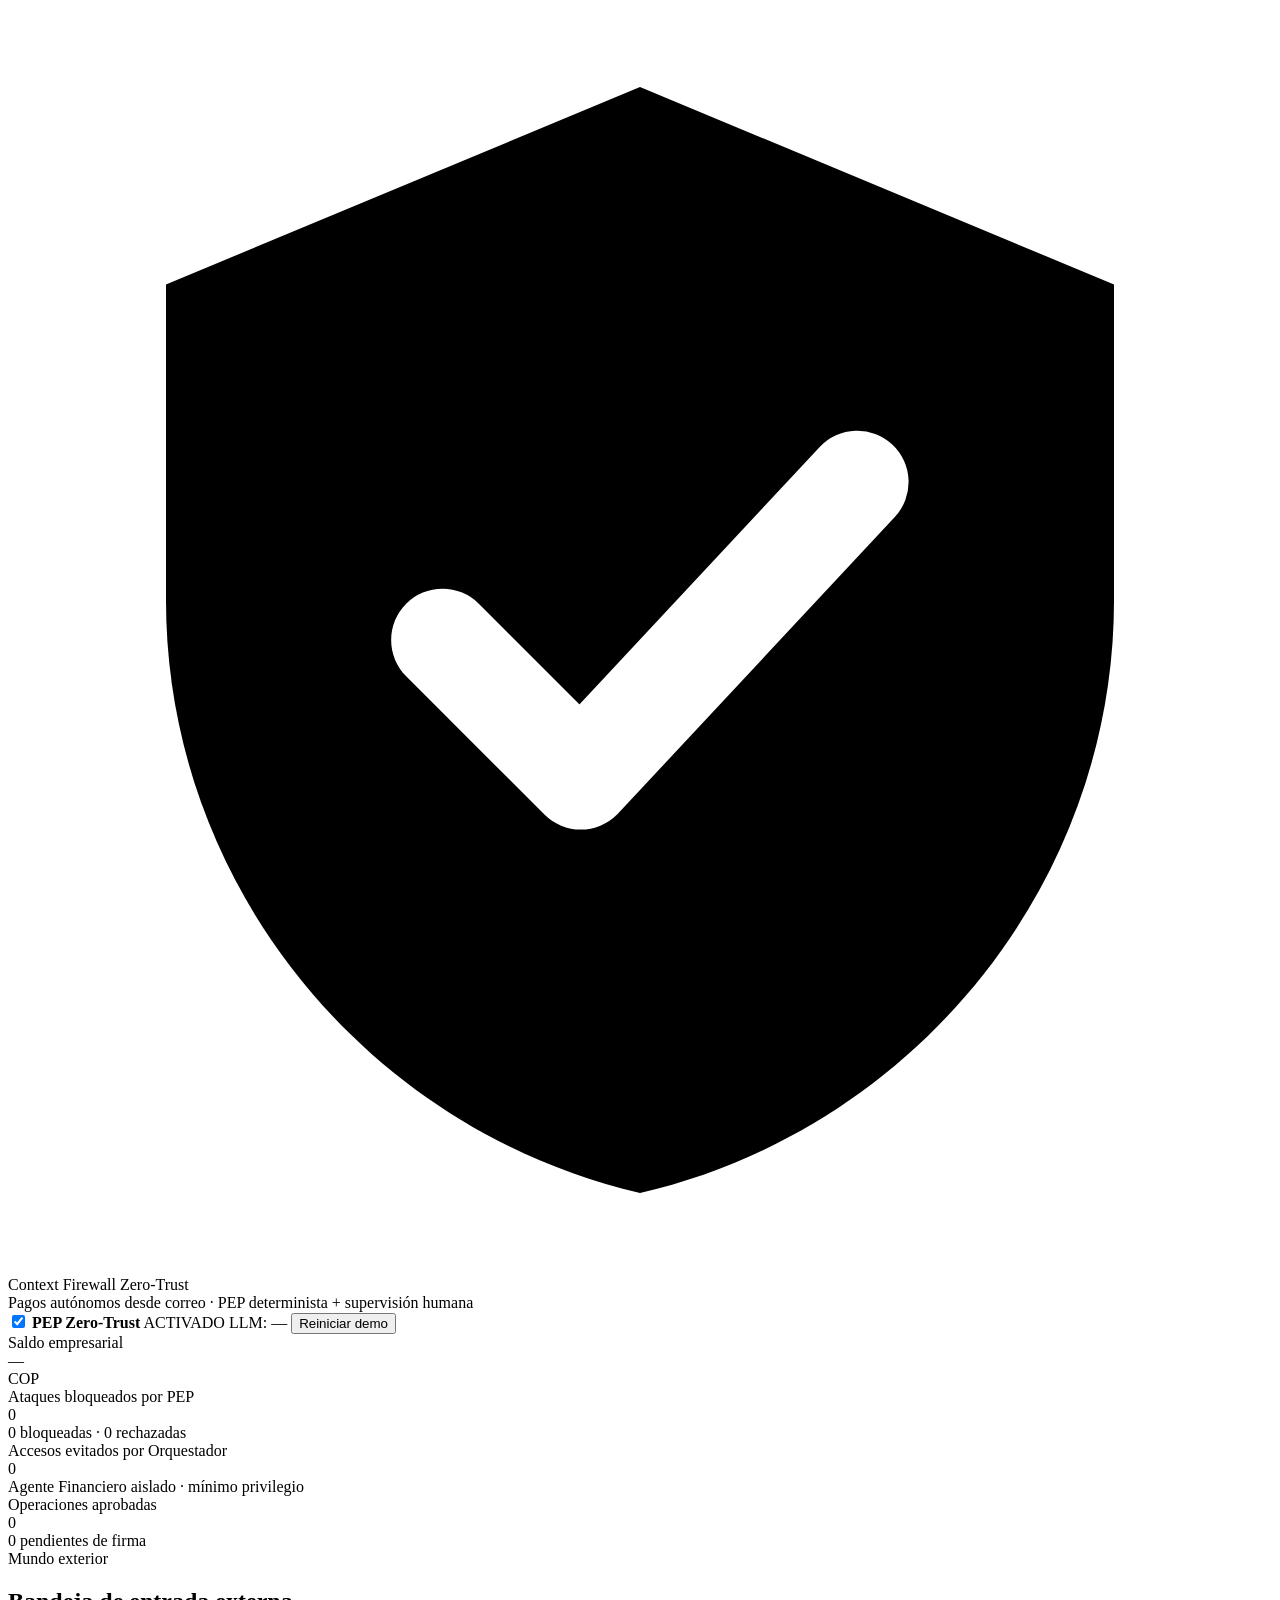
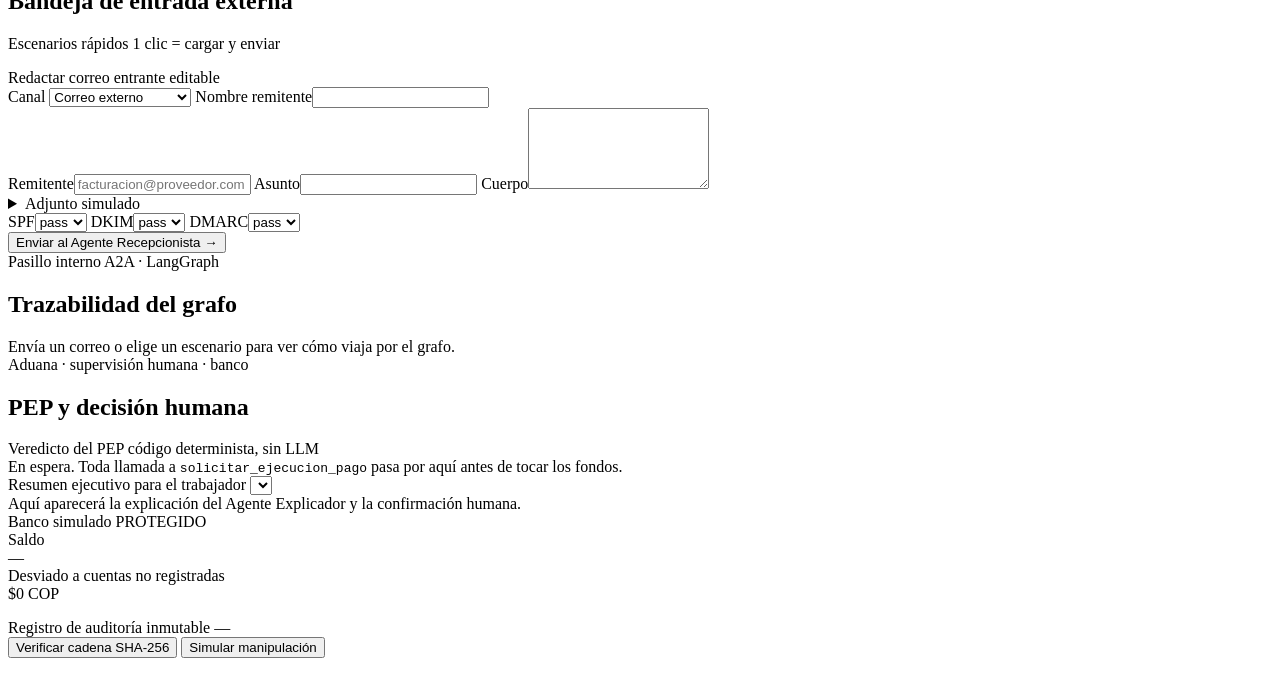
==== frontend/index.html @ 328919bb "architechture definition, creation of agents and main flow defined" ====
<!doctype html>
<html lang="es">
<head>
  <meta charset="utf-8" />
  <meta name="viewport" content="width=device-width, initial-scale=1" />
  <title>Context Firewall Zero-Trust</title>
  <link rel="preconnect" href="https://fonts.googleapis.com" />
  <link href="https://fonts.googleapis.com/css2?family=Inter:wght@400;500;600;700&family=JetBrains+Mono:wght@400;500&display=swap" rel="stylesheet" />
  <link rel="stylesheet" href="/static/styles.css" />
</head>
<body>
  <header class="topbar">
    <div class="brand">
      <svg class="brand-mark" viewBox="0 0 32 32" aria-hidden="true"><path d="M16 2 4 7v8c0 7.2 5.1 13.4 12 15 6.9-1.6 12-7.8 12-15V7L16 2Z" fill="currentColor"/><path d="m11 16 3.5 3.5L21.5 12" fill="none" stroke="#fff" stroke-width="2.6" stroke-linecap="round" stroke-linejoin="round"/></svg>
      <div>
        <div class="brand-name">Context Firewall <span>Zero-Trust</span></div>
        <div class="brand-sub">Pagos autónomos desde correo · PEP determinista + supervisión humana</div>
      </div>
    </div>
    <div class="topbar-controls">
      <label class="pep-switch" id="pepSwitch">
        <input type="checkbox" id="pepToggle" checked />
        <span class="track"><span class="thumb"></span></span>
        <span class="pep-label"><b>PEP Zero-Trust</b> <span id="pepState">ACTIVADO</span></span>
      </label>
      <span class="pill pill-muted" id="llmPill" title="Proveedor de LLM">LLM: —</span>
      <button class="btn btn-ghost" id="btnReset">Reiniciar demo</button>
    </div>
  </header>

  <div class="banner-off" id="bannerOff" hidden>
    Modo <b>confianza implícita</b>: la herramienta del Agente Financiero va directo al servicio de pagos — sin reglas, sin firmas, sin confirmación humana.
  </div>

  <section class="kpis">
    <article class="kpi">
      <div class="kpi-label">Saldo empresarial</div>
      <div class="kpi-value mono" id="kpiSaldo">—</div>
      <div class="kpi-sub" id="kpiSaldoSub">COP</div>
    </article>
    <article class="kpi kpi-danger">
      <div class="kpi-label">Ataques bloqueados por PEP</div>
      <div class="kpi-value" id="kpiBloq">0</div>
      <div class="kpi-sub" id="kpiBloqSub">0 bloqueadas · 0 rechazadas</div>
    </article>
    <article class="kpi kpi-info">
      <div class="kpi-label">Accesos evitados por Orquestador</div>
      <div class="kpi-value" id="kpiEvit">0</div>
      <div class="kpi-sub">Agente Financiero aislado · mínimo privilegio</div>
    </article>
    <article class="kpi kpi-ok">
      <div class="kpi-label">Operaciones aprobadas</div>
      <div class="kpi-value" id="kpiAprob">0</div>
      <div class="kpi-sub" id="kpiAprobSub">0 pendientes de firma</div>
    </article>
  </section>

  <main class="grid">
    <!-- ============ COLUMNA 1 ============ -->
    <section class="col">
      <div class="col-head">
        <div class="col-kicker">Mundo exterior</div>
        <h2>Bandeja de entrada externa</h2>
      </div>

      <div class="card">
        <div class="card-title">Escenarios rápidos <span class="hint">1 clic = cargar y enviar</span></div>
        <ul class="inbox" id="inbox"></ul>
      </div>

      <form class="card compose" id="compose" autocomplete="off">
        <div class="card-title">Redactar correo entrante <span class="hint">editable</span></div>
        <div class="row2">
          <label>Canal
            <select name="canal" id="fCanal">
              <option value="EMAIL_EXTERNO">Correo externo</option>
              <option value="CANAL_INTERNO">Canal interno (ERP)</option>
            </select>
          </label>
          <label>Nombre remitente<input name="nombre_remitente" /></label>
        </div>
        <label>Remitente<input name="remitente" required placeholder="facturacion@proveedor.com" /></label>
        <label>Asunto<input name="asunto" required /></label>
        <label>Cuerpo<textarea name="cuerpo" rows="5" required></textarea></label>
        <details class="attach">
          <summary>Adjunto simulado</summary>
          <label>Nombre<input name="adjunto_nombre" placeholder="factura.pdf" /></label>
          <label>Texto extraído del adjunto<textarea name="adjunto_texto" rows="3"></textarea></label>
        </details>
        <div class="row3">
          <label>SPF<select name="spf"><option>pass</option><option>fail</option><option>none</option></select></label>
          <label>DKIM<select name="dkim"><option>pass</option><option>fail</option><option>none</option></select></label>
          <label>DMARC<select name="dmarc"><option>pass</option><option>fail</option><option>none</option></select></label>
        </div>
        <div class="row2" id="internoFields" hidden>
          <label>Iniciado por<input name="iniciado_por" placeholder="u-ana" /></label>
          <label>Token canal interno<input name="token_interno" /></label>
        </div>
        <button class="btn btn-primary btn-block" type="submit" id="btnEnviar">Enviar al Agente Recepcionista →</button>
      </form>
    </section>

    <!-- ============ COLUMNA 2 ============ -->
    <section class="col">
      <div class="col-head">
        <div class="col-kicker">Pasillo interno A2A · LangGraph</div>
        <h2>Trazabilidad del grafo</h2>
      </div>
      <div class="pipeline" id="pipeline">
        <div class="empty">Envía un correo o elige un escenario para ver cómo viaja por el grafo.</div>
      </div>
    </section>

    <!-- ============ COLUMNA 3 ============ -->
    <section class="col">
      <div class="col-head">
        <div class="col-kicker">Aduana · supervisión humana · banco</div>
        <h2>PEP y decisión humana</h2>
      </div>

      <div class="card verdict" id="verdict">
        <div class="card-title">Veredicto del PEP <span class="hint">código determinista, sin LLM</span></div>
        <div class="empty">En espera. Toda llamada a <code>solicitar_ejecucion_pago</code> pasa por aquí antes de tocar los fondos.</div>
      </div>

      <div class="card hitl" id="hitl">
        <div class="card-title">Resumen ejecutivo para el trabajador
          <select id="selSolicitud" class="mini-select" title="Cambiar de solicitud"></select>
        </div>
        <div class="empty">Aquí aparecerá la explicación del Agente Explicador y la confirmación humana.</div>
      </div>

      <div class="card bank">
        <div class="card-title">Banco simulado <span class="pill pill-ok" id="bankPill">PROTEGIDO</span></div>
        <div class="bank-row">
          <div><div class="kpi-label">Saldo</div><div class="bank-saldo mono" id="bankSaldo">—</div></div>
          <div class="right"><div class="kpi-label">Desviado a cuentas no registradas</div><div class="bank-desv mono" id="bankDesv">$0 COP</div></div>
        </div>
        <ul class="pagos" id="pagos"></ul>
      </div>

      <div class="card audit">
        <div class="card-title">Registro de auditoría inmutable <span class="pill" id="integrityPill">—</span></div>
        <div class="audit-actions">
          <button class="btn btn-ghost btn-sm" id="btnVerify">Verificar cadena SHA-256</button>
          <button class="btn btn-ghost btn-sm danger" id="btnTamper">Simular manipulación</button>
        </div>
        <ol class="audit-list mono" id="auditList"></ol>
      </div>
    </section>
  </main>

  <div class="toast" id="toast" hidden></div>
  <script src="/static/app.js"></script>
</body>
</html>
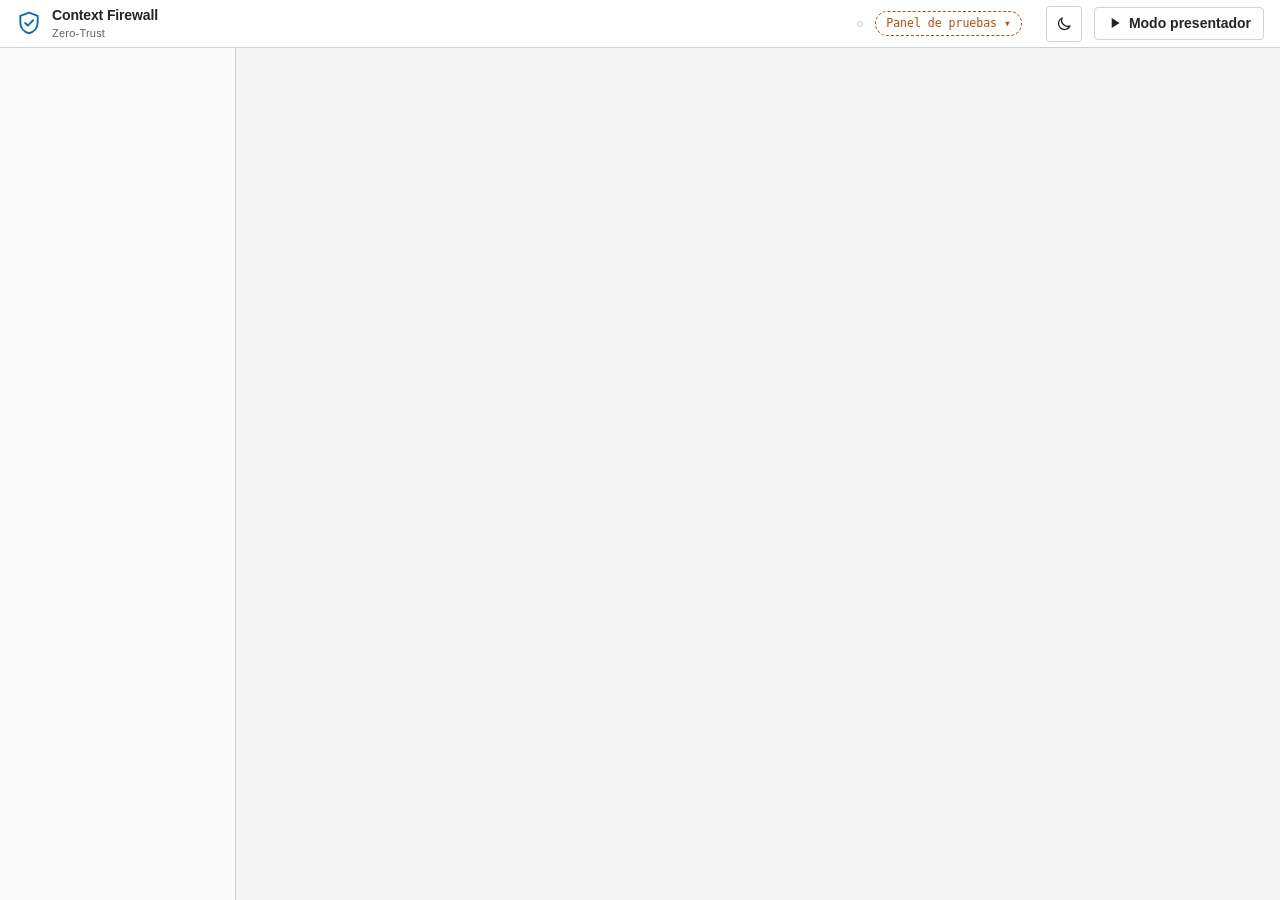
==== commit 7b313edd: "all the mf project" ====
--- a/frontend/index.html
+++ b/frontend/index.html
@@ -1,156 +1,487 @@
-<!doctype html>
-<html lang="es">
+<!DOCTYPE html>
+<html lang="es-CO">
 <head>
-  <meta charset="utf-8" />
-  <meta name="viewport" content="width=device-width, initial-scale=1" />
-  <title>Context Firewall Zero-Trust</title>
-  <link rel="preconnect" href="https://fonts.googleapis.com" />
-  <link href="https://fonts.googleapis.com/css2?family=Inter:wght@400;500;600;700&family=JetBrains+Mono:wght@400;500&display=swap" rel="stylesheet" />
-  <link rel="stylesheet" href="/static/styles.css" />
+<meta charset="utf-8">
+<meta name="viewport" content="width=device-width, initial-scale=1">
+<title>Context Firewall · Zero-Trust</title>
+<style>
+/* Layout: app de una pantalla estilo Microsoft 365 (Fluent 2): barra 48px + panel de carpetas 236px + contenido. Neutros planos, azul de marca solo en acciones y selección. */
+:root{
+  --bg:#F5F5F5; --surface:#FFFFFF; --surface-2:#FAFAFA; --ink:#242424; --muted:#616161; --line:#D1D1D1; --line-2:#E0E0E0;
+  --accent:#0F6CBD; --accent-fill:#0F6CBD; --accent-hover:#115EA3; --accent-ink:#FFFFFF; --accent-soft:#EBF3FC;
+  --ok:#107C10; --ok-soft:#F1FAF1; --warn:#BC4B09; --warn-soft:#FDF6F3; --crit:#C50F1F; --crit-soft:#FDF3F4;
+  --human:#0F6CBD; --human-soft:#EBF3FC; --pep:#424242; --pep-soft:#F0F0F0; --neutral-soft:#F0F0F0;
+  --shadow:0 0 2px rgba(0,0,0,.12),0 2px 4px rgba(0,0,0,.14);
+  --shadow-lg:0 0 2px rgba(0,0,0,.12),0 8px 16px rgba(0,0,0,.14);
+  --font-display:"Segoe UI Variable Display","Segoe UI",-apple-system,BlinkMacSystemFont,"Helvetica Neue",Arial,sans-serif;
+  --font-body:"Segoe UI Variable Text","Segoe UI",-apple-system,BlinkMacSystemFont,"Helvetica Neue",Arial,sans-serif;
+  --font-mono:"Cascadia Mono",Consolas,ui-monospace,Menlo,monospace;
+  --font-doc:Cambria,Georgia,"Times New Roman",serif;
+  color-scheme:light;
+}
+@media (prefers-color-scheme: dark){
+  :root:not([data-theme="light"]){
+    --bg:#1F1F1F; --surface:#292929; --surface-2:#2E2E2E; --ink:#FFFFFF; --muted:#ADADAD; --line:#525252; --line-2:#3D3D3D;
+    --accent:#479EF5; --accent-fill:#115EA3; --accent-hover:#0F6CBD; --accent-ink:#FFFFFF; --accent-soft:#082338;
+    --ok:#54B054; --ok-soft:#052505; --warn:#FAA06B; --warn-soft:#411200; --crit:#DC626D; --crit-soft:#3B0509;
+    --human:#479EF5; --human-soft:#082338; --pep:#D6D6D6; --pep-soft:#383838; --neutral-soft:#383838;
+    --shadow:0 0 2px rgba(0,0,0,.24),0 2px 4px rgba(0,0,0,.28); --shadow-lg:0 0 2px rgba(0,0,0,.24),0 8px 16px rgba(0,0,0,.28);
+    color-scheme:dark;
+  }
+}
+:root[data-theme="dark"]{
+  --bg:#1F1F1F; --surface:#292929; --surface-2:#2E2E2E; --ink:#FFFFFF; --muted:#ADADAD; --line:#525252; --line-2:#3D3D3D;
+  --accent:#479EF5; --accent-fill:#115EA3; --accent-hover:#0F6CBD; --accent-ink:#FFFFFF; --accent-soft:#082338;
+  --ok:#54B054; --ok-soft:#052505; --warn:#FAA06B; --warn-soft:#411200; --crit:#DC626D; --crit-soft:#3B0509;
+  --human:#479EF5; --human-soft:#082338; --pep:#D6D6D6; --pep-soft:#383838; --neutral-soft:#383838;
+  --shadow:0 0 2px rgba(0,0,0,.24),0 2px 4px rgba(0,0,0,.28); --shadow-lg:0 0 2px rgba(0,0,0,.24),0 8px 16px rgba(0,0,0,.28);
+  color-scheme:dark;
+}
+*{box-sizing:border-box}
+html,body{height:100%;margin:0}
+body{background:var(--bg);color:var(--ink);font-family:var(--font-body);font-size:14px;line-height:1.45}
+button,input,textarea,select{font:inherit;color:inherit}
+:focus-visible{outline:2px solid var(--accent);outline-offset:2px}
+.app{height:100%;display:grid;grid-template-rows:48px 1fr;grid-template-columns:236px 1fr}
+/* Top bar */
+.top{grid-column:1/-1;display:flex;align-items:center;gap:12px;padding:0 16px;background:var(--surface);border-bottom:1px solid var(--line)}
+.brand{display:flex;align-items:center;gap:10px;font-weight:600;letter-spacing:-.01em;min-width:210px}
+.brand svg{width:26px;height:26px;color:var(--accent)}
+.brand small{display:block;font-weight:500;font-size:11px;color:var(--muted);letter-spacing:.02em}
+.crumbs{display:flex;gap:8px;align-items:center;color:var(--muted);font-size:14px;min-width:0;white-space:nowrap;overflow:hidden;text-overflow:ellipsis}
+.crumbs a{color:var(--muted);text-decoration:none}.crumbs a:hover{color:var(--ink);text-decoration:underline}
+.crumbs b{color:var(--ink);font-weight:600}
+.sp{flex:1}
+.demo-flag{font-family:var(--font-mono);font-size:11.5px;color:var(--warn);border:1px dashed var(--warn);border-radius:999px;padding:3px 10px;white-space:nowrap}
+.persona{position:relative}
+.persona>button{display:flex;align-items:center;gap:10px;border:1px solid var(--line);background:var(--surface);border-radius:4px;padding:5px 10px 5px 6px;cursor:pointer}
+.avatar{width:30px;height:30px;border-radius:50%;display:grid;place-items:center;font-size:12px;font-weight:600;background:var(--accent-soft);color:var(--accent)}
+.persona .who{display:grid;text-align:left;line-height:1.2}
+.persona .who b{font-size:13.5px}.persona .who span{font-size:12px;color:var(--muted)}
+.menu{position:absolute;right:0;top:calc(100% + 6px);background:var(--surface);border:1px solid var(--line);border-radius:6px;box-shadow:var(--shadow);padding:6px;min-width:300px;z-index:40;display:none}
+.menu.open{display:block}
+.menu .mi{display:flex;align-items:center;gap:10px;padding:8px;border-radius:4px;cursor:pointer;width:100%;border:0;background:none;text-align:left}
+.menu .mi:hover,.menu .mi[aria-checked="true"]{background:var(--surface-2)}
+.menu .mi small{display:block;color:var(--muted);font-size:12px}
+.menu .lbl{padding:6px 8px 4px}
+.iconbtn{width:36px;height:36px;border-radius:4px;border:1px solid var(--line);background:var(--surface);display:grid;place-items:center;cursor:pointer}
+.iconbtn svg{width:18px;height:18px}
+/* Side */
+.side{background:var(--surface-2);border-right:1px solid var(--line);padding:16px 12px;display:flex;flex-direction:column;gap:2px;overflow:auto}
+.nav{display:flex;align-items:center;gap:10px;padding:7px 10px;border-radius:4px;color:var(--ink);text-decoration:none;font-weight:500}
+.nav svg{width:18px;height:18px;color:var(--muted)}
+.nav:hover{background:var(--surface-2)}
+.nav[aria-current="page"]{background:var(--accent-soft);color:var(--ink);font-weight:600;box-shadow:inset 3px 0 0 var(--accent)}
+.nav[aria-current="page"] svg{color:var(--accent)}
+.nav .count{margin-left:auto;font-size:12px;font-weight:600;background:var(--accent-fill);color:var(--accent-ink);border-radius:999px;padding:0 8px;min-width:22px;text-align:center}
+.nav.sub{padding-left:38px;font-size:14px}
+.navlbl{font-size:11px;letter-spacing:.07em;text-transform:uppercase;color:var(--muted);padding:14px 10px 4px;font-weight:600}
+.side-foot{margin-top:auto;display:grid;gap:8px;padding:10px;border:1px solid var(--line-2);border-radius:6px;font-size:12.5px;color:var(--muted)}
+.side-foot b{color:var(--ink);font-size:13px}
+/* Main */
+.main{overflow:auto;padding:24px 28px 48px;min-width:0}
+.page{max-width:1480px;margin:0 auto;display:grid;gap:18px}
+.ph{display:flex;align-items:flex-end;gap:14px;flex-wrap:wrap}
+.ph h1{font-family:var(--font-display);font-size:24px;line-height:1.3;margin:0;font-weight:600;text-wrap:balance}
+.ph p{margin:4px 0 0;color:var(--muted)}
+h2{font-size:16px;margin:0;font-weight:600}
+.lbl{font-size:12px;letter-spacing:.01em;color:var(--muted);font-weight:600}
+.card{background:var(--surface);border:1px solid var(--line);border-radius:8px;padding:16px;display:grid;gap:12px;align-content:start;min-width:0}
+.card.flush{padding:0;overflow:hidden}
+.card-h{display:flex;align-items:center;gap:10px}
+.muted{color:var(--muted)}
+.mono{font-family:var(--font-mono)}
+.num{font-variant-numeric:tabular-nums}
+/* Buttons */
+.btn{display:inline-flex;align-items:center;justify-content:center;gap:6px;border-radius:4px;padding:5px 12px;min-height:32px;border:1px solid var(--line);background:var(--surface);font-weight:600;font-size:14px;cursor:pointer;white-space:nowrap;text-decoration:none;color:var(--ink)}
+.btn:hover{background:var(--surface-2)}
+.btn svg{width:16px;height:16px}
+.btn.pri{background:var(--accent-fill);border-color:var(--accent-fill);color:var(--accent-ink)}
+.btn.pri:hover{background:var(--accent-hover);border-color:var(--accent-hover)}
+.btn.hum{background:var(--accent-fill);border-color:var(--accent-fill);color:var(--accent-ink)}
+.btn.hum:hover{background:var(--accent-hover)}
+.btn.danger{color:var(--crit);border-color:color-mix(in srgb,var(--crit) 45%,var(--line))}
+.btn.danger:hover{background:var(--crit-soft)}
+.btn[disabled],.btn.is-dis{opacity:.55;cursor:not-allowed;filter:none}
+.btn.lg{padding:7px 16px;font-size:14px;min-height:36px}
+.btn.sm{padding:3px 8px;font-size:13px;min-height:24px}
+.why-dis{display:flex;gap:8px;align-items:flex-start;font-size:13px;color:var(--muted);max-width:44ch;border-left:3px solid var(--warn);padding:2px 0 2px 10px}
+.why-dis svg{width:16px;height:16px;color:var(--warn);flex:none;margin-top:2px}
+/* Chips */
+.chip{display:inline-flex;align-items:center;gap:6px;font-size:12.5px;font-weight:600;border-radius:999px;padding:3px 10px 3px 8px;border:1.5px solid;white-space:nowrap;line-height:1.3}
+.chip svg{width:13px;height:13px}
+.c-neu{color:var(--muted);border-color:var(--muted);background:var(--neutral-soft)}
+.c-acc{color:var(--accent);border-color:var(--accent);background:var(--accent-soft)}
+.c-hum{color:var(--human);border-color:var(--human);background:var(--human-soft)}
+.c-ok{color:var(--ok);border-color:var(--ok);background:var(--ok-soft)}
+.c-crit{color:var(--crit);border-color:var(--crit);background:var(--crit-soft)}
+.c-warn{color:var(--warn);border-color:var(--warn);background:var(--warn-soft)}
+.risk{display:inline-flex;align-items:center;gap:7px;font-weight:600;font-size:14px;white-space:nowrap}
+.risk svg{width:17px;height:17px}
+.risk.bajo{color:var(--ok)}.risk.medio{color:var(--warn)}.risk.alto{color:var(--crit)}
+.iso{display:inline-flex;align-items:center;gap:5px;font-family:var(--font-mono);font-size:11.5px;color:var(--muted);border:1px solid var(--line);border-radius:5px;padding:1px 6px;background:var(--surface-2);white-space:nowrap}
+.iso svg{width:12px;height:12px}
+.tag{font-size:11.5px;font-weight:600;border-radius:5px;padding:1px 6px;background:var(--crit-soft);color:var(--crit);white-space:nowrap}
+.tag.n{background:var(--neutral-soft);color:var(--muted)}
+/* KPI */
+.kpis{display:grid;grid-template-columns:repeat(4,minmax(0,1fr));gap:12px}
+.kpi{background:var(--surface);border:1px solid var(--line);border-radius:8px;padding:14px 16px;display:grid;gap:4px;text-align:left;cursor:pointer}
+.kpi:hover{border-color:var(--accent)}
+.kpi .v{font-size:28px;font-weight:600;line-height:1.15;font-variant-numeric:tabular-nums}
+.kpi .s{font-size:13px;color:var(--muted)}
+.kpi.warn{border-left:4px solid var(--warn)}
+/* Filters */
+.filters{display:flex;gap:12px;align-items:center;flex-wrap:wrap}
+.seg{display:flex;background:var(--surface);border:1px solid var(--line);border-radius:4px;padding:3px;gap:2px;flex-wrap:wrap}
+.seg button{border:0;background:none;border-radius:4px;padding:6px 12px;font-size:13.5px;font-weight:500;cursor:pointer;color:var(--muted);display:flex;gap:6px;align-items:center}
+.seg button[aria-pressed="true"]{background:var(--accent-soft);color:var(--accent);font-weight:600}
+.seg button .n{font-family:var(--font-mono);font-size:12px}
+.rf{border:1.5px solid var(--line);background:var(--surface);border-radius:999px;padding:4px 12px 4px 8px;cursor:pointer;display:inline-flex;align-items:center;gap:6px;font-size:13.5px;font-weight:500}
+.rf svg{width:15px;height:15px}
+.rf[aria-pressed="true"]{border-color:var(--ink);font-weight:600}
+.search{display:flex;align-items:center;gap:8px;border:1px solid var(--line);background:var(--surface);border-radius:4px;padding:6px 10px;min-width:280px}
+.search svg{width:16px;height:16px;color:var(--muted)}
+.search input{border:0;outline:0;background:none;width:100%;font-size:14px}
+/* Table */
+table.t{border-collapse:collapse;width:100%;font-size:14px}
+table.t th{text-align:left;font-size:12px;letter-spacing:0;text-transform:none;color:var(--muted);font-weight:600;padding:8px 12px;border-bottom:1px solid var(--line);background:var(--surface-2);white-space:nowrap}
+table.t td{padding:8px 12px;border-bottom:1px solid var(--line-2);vertical-align:middle}
+table.t tr:last-child td{border-bottom:0}
+table.t tbody tr{cursor:pointer}
+table.t tbody tr:hover td{background:var(--surface-2)}
+table.t .r{text-align:right}
+.ben b{display:block;font-weight:600}
+.ben span{font-size:12.5px;color:var(--muted)}
+.due{font-size:13.5px;white-space:nowrap;font-variant-numeric:tabular-nums}
+.due.soon{color:var(--warn);font-weight:600}
+.who-signs{font-size:13.5px}
+.who-signs.me{color:var(--human);font-weight:600}
+/* Skeleton / empty / error */
+.sk{height:14px;border-radius:4px;background:linear-gradient(90deg,var(--line-2),var(--surface-2),var(--line-2));background-size:200% 100%;animation:sh 1.3s infinite linear}
+@keyframes sh{to{background-position:-200% 0}}
+@media (prefers-reduced-motion: reduce){.sk{animation:none}.spin{animation:none!important}}
+.state{display:grid;justify-items:center;text-align:center;gap:10px;padding:48px 20px}
+.state svg.big{width:44px;height:44px;color:var(--muted)}
+.state.err svg.big{color:var(--crit)}
+.state h3{margin:0;font-size:17px}
+.state p{margin:0;color:var(--muted);max-width:52ch}
+.spin{width:16px;height:16px;border:2px solid currentColor;border-right-color:transparent;border-radius:50%;animation:rot .8s linear infinite;display:inline-block}
+@keyframes rot{to{transform:rotate(360deg)}}
+/* Expediente */
+.exp-head{display:flex;gap:16px;align-items:flex-start;flex-wrap:wrap}
+.exp-head .meta{display:grid;gap:6px;min-width:0}
+.exp-head .title{display:flex;align-items:center;gap:12px;flex-wrap:wrap}
+.exp-head h1{font-size:26px;margin:0}
+.amount{font-size:24px;font-weight:600;font-variant-numeric:tabular-nums}
+.actions{display:grid;gap:8px;justify-items:end;margin-left:auto}
+.actions .row{display:flex;gap:8px}
+.why{display:grid;grid-template-columns:auto 1fr;gap:14px;align-items:start;border-radius:8px;padding:14px 16px;border:1px solid var(--line);background:var(--surface)}
+.why .ic{width:36px;height:36px;border-radius:4px;display:grid;place-items:center}
+.why .ic svg{width:20px;height:20px}
+.why.pend{border-color:var(--human);background:var(--human-soft)} .why.pend .ic{background:var(--human);color:var(--surface)}
+.why.block{border-color:var(--crit);background:var(--crit-soft)} .why.block .ic{background:var(--crit);color:var(--surface)}
+.why.ok{border-color:var(--ok);background:var(--ok-soft)} .why.ok .ic{background:var(--ok);color:var(--surface)}
+.why.neu{background:var(--surface-2)} .why.neu .ic{background:var(--neutral-soft);color:var(--muted)}
+.why p{margin:0;font-size:15.5px;line-height:1.5;font-weight:500}
+.why .isos{display:flex;gap:6px;flex-wrap:wrap;margin-top:8px}
+.cols3{display:grid;grid-template-columns:minmax(0,1fr) minmax(0,1.15fr) minmax(0,.85fr);gap:16px}
+.mail{border:1.5px dashed var(--line);border-radius:6px;padding:14px;display:grid;gap:10px;background:var(--surface-2)}
+.mail .hdr{display:grid;gap:3px;font-size:13.5px}
+.mail .hdr span{color:var(--muted)}
+.mail .body{font-size:14px;line-height:1.6;display:grid;gap:8px}
+.mail .body p{margin:0}
+.flag{background:var(--warn-soft);border-bottom:2px solid var(--warn);padding:0 3px;border-radius:2px;font-weight:500}
+.flag.crit{background:var(--crit-soft);border-bottom-color:var(--crit)}
+.flag::before{content:"⚠ ";color:var(--warn)}
+.flag.crit::before{color:var(--crit)}
+.hidden-txt{display:block;margin-top:4px;font-family:var(--font-mono);font-size:12.5px;padding:8px;border-radius:4px;background:var(--crit-soft);border:1px solid var(--crit);color:var(--crit)}
+.untrusted{display:flex;gap:8px;align-items:center;font-size:12.5px;color:var(--muted)}
+.untrusted svg{width:15px;height:15px}
+.attach{display:inline-flex;gap:6px;align-items:center;border:1px solid var(--line);border-radius:4px;padding:3px 8px;font-size:13px;background:var(--surface);justify-self:start}
+.attach svg{width:14px;height:14px}
+table.cmp{border-collapse:collapse;width:100%;font-size:13.5px}
+table.cmp th{text-align:left;font-size:11px;letter-spacing:.06em;text-transform:uppercase;color:var(--muted);font-weight:600;padding:8px 10px;border-bottom:1px solid var(--line)}
+table.cmp td{padding:9px 10px;border-bottom:1px solid var(--line-2);vertical-align:top}
+table.cmp tr:last-child td{border-bottom:0}
+table.cmp td.v{font-size:13.5px;word-break:break-word}
+table.cmp tr.diff td{background:var(--crit-soft)}
+table.cmp tr.diff td.v{color:var(--crit);font-weight:600}
+.m-ok{color:var(--ok);display:inline-flex;gap:4px;align-items:center;font-weight:600;font-size:12.5px;white-space:nowrap}
+.m-no{color:var(--crit);display:inline-flex;gap:4px;align-items:center;font-weight:600;font-size:12.5px;white-space:nowrap}
+.m-ok svg,.m-no svg{width:14px;height:14px}
+.tl{display:grid}
+.tli{display:grid;grid-template-columns:28px 1fr;gap:10px;position:relative;padding-bottom:14px}
+.tli::before{content:"";position:absolute;left:13px;top:28px;bottom:0;width:2px;background:var(--line)}
+.tli:last-child::before{display:none}
+.tli .nd{width:28px;height:28px;border-radius:4px;display:grid;place-items:center;border:1.5px solid var(--line);background:var(--surface)}
+.tli .nd svg{width:15px;height:15px}
+.tli.agent .nd{color:var(--muted);border-color:var(--muted);background:var(--neutral-soft)}
+.tli.pep .nd{color:var(--pep);border-color:var(--pep);background:var(--pep-soft);border-radius:4px}
+.tli.hum .nd{color:var(--surface);border-color:var(--human);background:var(--human);border-radius:50%}
+.tli.wait .nd{border-style:dashed;color:var(--muted);border-radius:50%}
+.tli.block .nd{color:var(--surface);background:var(--crit);border-color:var(--crit)}
+.tli.ok .nd{color:var(--surface);background:var(--ok);border-color:var(--ok);border-radius:50%}
+.tli .tx{font-size:13.5px;line-height:1.45;padding-top:3px}
+.tli .tx b{font-weight:600}
+.tli .tx .t{color:var(--muted);font-family:var(--font-mono);font-size:12px}
+.tli .tx .iso{margin-top:4px}
+details.tech{border:1px solid var(--line);border-radius:6px;background:var(--surface)}
+details.tech summary{cursor:pointer;padding:12px 16px;font-weight:600;font-size:14px;list-style:none;display:flex;gap:8px;align-items:center}
+details.tech summary::-webkit-details-marker{display:none}
+details.tech summary svg{width:16px;height:16px;transition:transform .15s}
+details.tech[open] summary svg{transform:rotate(90deg)}
+.techgrid{display:grid;grid-template-columns:200px 1fr;gap:8px 16px;padding:0 16px 16px;font-size:13px}
+.techgrid dt{color:var(--muted)}
+.techgrid dd{margin:0;font-family:var(--font-mono);font-size:12.5px;word-break:break-all}
+/* Firma */
+.sign-wrap{display:grid;justify-items:center;gap:16px;padding-top:8px}
+.sign-card{width:min(780px,100%);background:var(--surface);border:1px solid var(--line);border-radius:8px;box-shadow:var(--shadow);padding:24px 28px;display:grid;gap:18px}
+.stepper{display:flex;align-items:center;gap:10px;flex-wrap:wrap}
+.stp{display:flex;align-items:center;gap:8px;font-size:14px;color:var(--muted);font-weight:500}
+.stp i{font-style:normal;width:24px;height:24px;border-radius:50%;border:1.5px solid var(--line);display:grid;place-items:center;font-size:12px;font-weight:600}
+.stp.on{color:var(--ink);font-weight:600}.stp.on i{background:var(--human);border-color:var(--human);color:var(--surface)}
+.stp.done i{background:var(--human-soft);border-color:var(--human);color:var(--human)}
+.stp-ln{flex:0 0 28px;height:2px;background:var(--line)}
+.sum{display:grid;grid-template-columns:170px 1fr;gap:12px 16px;padding:16px;border-radius:6px;background:var(--surface-2);border:1px solid var(--line-2);font-size:14.5px}
+.sum dt{color:var(--muted);font-size:13px}
+.sum dd{margin:0;font-weight:500}
+.check{display:grid;grid-template-columns:22px 1fr;gap:12px;align-items:start;padding:14px;border:1.5px solid var(--line);border-radius:6px;cursor:pointer}
+.check input{width:20px;height:20px;margin:2px 0 0;accent-color:var(--human)}
+.check.on{border-color:var(--human);background:var(--human-soft)}
+.code{display:flex;gap:10px}
+.code input{width:52px;height:60px;text-align:center;font-family:var(--font-mono);font-size:24px;border:1.5px solid var(--line);border-radius:6px;background:var(--surface)}
+.code input:focus{border-color:var(--human);outline:2px solid var(--human-soft)}
+.code.err input{border-color:var(--crit)}
+.err-msg{color:var(--crit);font-size:13.5px;display:flex;gap:6px;align-items:center}
+.err-msg svg{width:15px;height:15px}
+.foot{display:flex;gap:10px;align-items:center;flex-wrap:wrap}
+.result{display:grid;justify-items:center;text-align:center;gap:12px;padding:12px 0}
+.result .big{width:64px;height:64px;border-radius:50%;display:grid;place-items:center}
+.result .big svg{width:32px;height:32px}
+.result.ok .big{background:var(--ok-soft);color:var(--ok)}
+.result.hum .big{background:var(--human-soft);color:var(--human)}
+.result.block .big{background:var(--crit-soft);color:var(--crit)}
+.result h2{font-size:22px}
+.result p{margin:0;color:var(--muted);max-width:50ch}
+.progress{width:100%;max-width:360px;height:6px;border-radius:3px;background:var(--line-2);overflow:hidden}
+.progress span{display:block;height:100%;background:var(--accent);width:0;transition:width 1.4s ease}
+/* ADR */
+.adr-layout{display:grid;grid-template-columns:minmax(0,1fr) 300px;gap:24px;align-items:start}
+.paper{background:var(--surface);border:1px solid var(--line);box-shadow:0 1px 0 var(--line),0 8px 0 -4px var(--surface),0 8px 0 -3px var(--line),var(--shadow);padding:44px 56px;font-family:var(--font-doc);max-width:880px;width:100%;justify-self:center}
+.paper .doc-top{display:flex;justify-content:space-between;font-family:var(--font-mono);font-size:11.5px;color:var(--muted);letter-spacing:.05em;text-transform:uppercase;border-bottom:2px solid var(--ink);padding-bottom:10px}
+.paper h1{font-family:var(--font-doc);font-size:28px;font-weight:600;margin:20px 0 6px;line-height:1.25}
+.paper .sub{font-family:var(--font-body);font-size:13.5px;color:var(--muted);display:flex;gap:10px;flex-wrap:wrap}
+.paper section{display:grid;grid-template-columns:180px 1fr;gap:16px;padding:16px 0;border-top:1px solid var(--line-2)}
+.paper section:first-of-type{margin-top:18px}
+.paper section h3{margin:0;font-family:var(--font-body);font-size:12px;letter-spacing:.07em;text-transform:uppercase;color:var(--muted);font-weight:600}
+.paper section .c{font-size:15.5px;line-height:1.6;display:grid;gap:8px}
+.paper section .c p{margin:0}
+.paper .kv{display:grid;grid-template-columns:160px 1fr;gap:4px 12px;font-size:14.5px}
+.paper .kv dt{color:var(--muted);font-family:var(--font-body);font-size:13px}
+.paper .kv dd{margin:0}
+.paper .hash{font-family:var(--font-mono);font-size:12px;word-break:break-all;color:var(--muted)}
+.paper .sigline{border-top:1px solid var(--ink);padding-top:6px;margin-top:22px;width:280px;font-family:var(--font-body);font-size:13px}
+.side-panel{position:sticky;top:0;display:grid;gap:12px}
+.dd{position:relative}
+.dd-menu{position:absolute;left:0;right:0;top:calc(100% + 4px);background:var(--surface);border:1px solid var(--line);border-radius:6px;box-shadow:var(--shadow);padding:6px;display:none;z-index:10}
+.dd-menu.open{display:grid}
+.dd-menu button{border:0;background:none;text-align:left;padding:8px 10px;border-radius:4px;cursor:pointer;display:flex;justify-content:space-between}
+.dd-menu button:hover{background:var(--surface-2)}
+.vstate{border-radius:6px;padding:12px 14px;display:grid;gap:4px;font-size:13.5px;border:1px solid var(--line)}
+.vstate b{display:flex;gap:8px;align-items:center;font-size:15px}
+.vstate b svg{width:18px;height:18px}
+.vstate.ok{border-color:var(--ok);background:var(--ok-soft)} .vstate.ok b{color:var(--ok)}
+.vstate.bad{border-color:var(--crit);background:var(--crit-soft)} .vstate.bad b{color:var(--crit)}
+.vstate.run b{color:var(--accent)}
+/* Benchmark */
+.bench-top{display:grid;grid-template-columns:400px minmax(0,1fr);gap:16px}
+.kgrid{display:grid;grid-template-columns:repeat(3,minmax(0,1fr));gap:12px}
+.bk{background:var(--surface);border:1px solid var(--line);border-radius:8px;padding:16px;display:grid;gap:6px;align-content:start}
+.bk .v{font-size:30px;font-weight:600;line-height:1.15;font-variant-numeric:tabular-nums}
+.bk .v small{font-family:var(--font-body);font-size:14px;color:var(--muted);font-weight:500}
+.bk .d{font-size:13px;color:var(--muted)}
+.bk .dot{width:10px;height:10px;border-radius:50%;display:inline-block}
+.ring svg{display:block;margin:0 auto}
+.ring .track{fill:none;stroke:var(--line-2)}
+.ring .badge{stroke:var(--surface);stroke-width:2}
+.ring .badge-t{font-size:13px;font-weight:600}
+.ring .c1{fill:var(--muted);font-size:13px}
+.ring .c2{fill:var(--ink);font-weight:600}
+.ring .c3{fill:var(--muted);font-size:13px}
+.leg{display:grid;gap:8px;font-size:14px}
+.leg div{display:grid;grid-template-columns:28px 1fr auto;gap:10px;align-items:center}
+.leg .sw{height:0;border-top-width:5px;border-top-style:solid;border-radius:3px}
+.bench-bot{display:grid;grid-template-columns:minmax(0,1.3fr) minmax(0,1fr);gap:16px}
+.minis{display:grid;grid-template-columns:repeat(5,minmax(0,1fr));gap:10px;text-align:center}
+.minis .nm{font-size:13px;font-weight:500;line-height:1.3}
+.minis .nm small{display:block;color:var(--muted);font-family:var(--font-mono);font-size:12px}
+.cmprow{display:grid;grid-template-columns:110px 1fr 70px;gap:10px;align-items:center;font-size:13.5px}
+.cbar{height:14px;border-radius:4px;background:var(--line-2);position:relative;overflow:hidden}
+.cbar span{position:absolute;inset:0 auto 0 0;border-radius:4px}
+.ph-note{font-family:var(--font-mono);font-size:11.5px;color:var(--warn);border:1px dashed var(--warn);border-radius:4px;padding:2px 8px;white-space:nowrap}
+.stamp{display:inline-flex;gap:8px;align-items:center;border:1px solid var(--line);border-radius:999px;padding:5px 12px;font-size:13px;background:var(--surface)}
+.stamp svg{width:15px;height:15px;color:var(--ok)}
+/* Modal / toast */
+.scrim{position:fixed;inset:0;background:rgba(10,16,22,.45);display:grid;place-items:center;z-index:60;padding:20px}
+.modal{background:var(--surface);border-radius:8px;width:min(520px,100%);padding:22px;display:grid;gap:14px;box-shadow:var(--shadow);border:1px solid var(--line)}
+.modal h2{font-size:19px}
+.modal textarea{width:100%;min-height:110px;border:1.5px solid var(--line);border-radius:4px;padding:10px;background:var(--surface);resize:vertical}
+.modal textarea.err{border-color:var(--crit)}
+.toasts{position:fixed;right:20px;bottom:20px;display:grid;gap:8px;z-index:70}
+.toast{background:var(--ink);color:var(--bg);border-radius:6px;padding:10px 14px;font-size:14px;box-shadow:var(--shadow);display:flex;gap:10px;align-items:center;max-width:420px}
+.toast svg{width:16px;height:16px}
+/* Design-state panel */
+.dpanel{position:relative;z-index:50}
+.dpanel>button{background:var(--surface);cursor:pointer}
+.dpanel .box{display:none;position:absolute;top:calc(100% + 8px);right:0;background:var(--surface);border:1px solid var(--line);border-radius:8px;box-shadow:var(--shadow);padding:14px;width:300px;gap:10px}
+.dpanel.open .box{display:grid}
+.dpanel .box .seg button{font-size:12.5px;padding:4px 8px}
+.dpanel .row{display:grid;gap:6px}
+.dpanel p{margin:0;font-size:12px;color:var(--muted)}
+.lnk{color:var(--accent);font-weight:600;text-decoration:none;cursor:pointer;background:none;border:0;padding:0}
+.lnk:hover{text-decoration:underline}
+/* Vista en el correo: cliente simulado + panel del complemento */
+.main.bleed{padding:0;overflow:hidden}
+.mailapp{height:100%;display:grid;grid-template-columns:320px minmax(0,1fr) 380px;background:var(--surface)}
+.mlist{border-right:1px solid var(--line-2);display:flex;flex-direction:column;min-height:0;background:var(--surface)}
+.mlist-h{padding:12px 16px 8px;display:grid;gap:2px;border-bottom:1px solid var(--line-2)}
+.mlist-h b{font-size:16px;font-weight:600}
+.mlist-h span{font-size:12px;color:var(--muted)}
+.mlist-items{overflow:auto}
+.mi2{display:grid;grid-template-columns:32px 1fr auto;gap:2px 10px;padding:10px 14px 10px 13px;border-bottom:1px solid var(--line-2);text-decoration:none;color:var(--ink);border-left:3px solid transparent}
+.mi2:hover{background:var(--surface-2)}
+.mi2[aria-current="true"]{background:var(--accent-soft);border-left-color:var(--accent)}
+.mi2 .av{grid-row:span 3;width:32px;height:32px;border-radius:50%;display:grid;place-items:center;font-size:12px;font-weight:600;background:var(--neutral-soft);color:var(--muted)}
+.mi2 .fr{font-weight:600;font-size:14px;white-space:nowrap;overflow:hidden;text-overflow:ellipsis}
+.mi2 .tm{font-size:12px;color:var(--muted);white-space:nowrap}
+.mi2 .sb{grid-column:2/4;font-size:13px;white-space:nowrap;overflow:hidden;text-overflow:ellipsis}
+.mi2 .pv{grid-column:2/4;font-size:12.5px;color:var(--muted);white-space:nowrap;overflow:hidden;text-overflow:ellipsis}
+.mi2 .att{width:13px;height:13px;color:var(--muted);vertical-align:-2px}
+.read{display:flex;flex-direction:column;min-width:0;min-height:0;background:var(--surface)}
+.read-tb{display:flex;gap:4px;align-items:center;padding:6px 12px;border-bottom:1px solid var(--line-2);background:var(--surface-2);flex-wrap:wrap}
+.tbb{display:inline-flex;align-items:center;gap:6px;border:1px solid transparent;background:none;border-radius:4px;padding:4px 8px;font-size:13px;color:var(--muted);cursor:default}
+.tbb svg{width:16px;height:16px}
+.tbb.addin{color:var(--ink);border-color:var(--line);background:var(--surface);cursor:pointer;font-weight:600}
+.tbb.addin[aria-pressed="true"]{border-color:var(--accent);background:var(--accent-soft)}
+.tbb.addin svg{color:var(--accent)}
+.read-body{overflow:auto;padding:20px 28px 40px;display:grid;gap:14px;align-content:start}
+.read-body h2{font-size:20px;font-weight:600;line-height:1.3}
+.from{display:grid;grid-template-columns:40px 1fr auto;gap:2px 12px;align-items:center}
+.from .av{grid-row:span 2;width:40px;height:40px;border-radius:50%;display:grid;place-items:center;font-weight:600;background:var(--neutral-soft);color:var(--muted)}
+.from b{font-size:14px}.from span{font-size:12.5px;color:var(--muted)}
+.mbody{font-size:14.5px;line-height:1.6;display:grid;gap:10px;max-width:70ch}
+.mbody p{margin:0}
+.sim-note{font-size:12px;color:var(--muted);display:flex;gap:6px;align-items:center}
+.pane{border-left:1px solid var(--line);display:flex;flex-direction:column;min-height:0;background:var(--surface-2)}
+.pane-h{display:flex;align-items:center;gap:8px;padding:10px 12px 10px 16px;border-bottom:1px solid var(--line-2);background:var(--surface)}
+.pane-h svg{width:20px;height:20px;color:var(--accent)}
+.pane-h b{font-size:14px;font-weight:600}
+.pane-h .x{margin-left:auto;width:28px;height:28px;display:grid;place-items:center;border-radius:4px;color:var(--muted)}
+.pane-h .x svg{width:14px;height:14px;color:var(--muted)}
+.pane-b{overflow:auto;padding:14px 16px;display:grid;gap:12px;align-content:start;flex:1}
+.pane-f{padding:12px 16px;border-top:1px solid var(--line-2);background:var(--surface);display:grid;gap:8px}
+.pane-f .row{display:flex;gap:8px}
+.pane-f .row .btn{flex:1}
+.psec{background:var(--surface);border:1px solid var(--line-2);border-radius:6px;padding:12px;display:grid;gap:8px}
+.psec h3{margin:0;font-size:13px;font-weight:600}
+.pstat{display:flex;gap:8px;align-items:center;flex-wrap:wrap}
+.pamt{font-size:20px;font-weight:600;font-variant-numeric:tabular-nums}
+.pwhy{font-size:13.5px;line-height:1.5;border-left:3px solid var(--line);padding-left:10px}
+.pwhy.pend{border-color:var(--accent)}.pwhy.block{border-color:var(--crit)}.pwhy.ok{border-color:var(--ok)}
+.sig{display:grid;grid-template-columns:18px 1fr;gap:8px;font-size:13px;line-height:1.45}
+.sig svg{width:15px;height:15px;margin-top:2px}
+.sig.w svg{color:var(--warn)}.sig.c svg{color:var(--crit)}.sig.o svg{color:var(--ok)}
+.dl{display:grid;grid-template-columns:auto 1fr;gap:4px 10px;font-size:13px}
+.dl dt{color:var(--muted)}.dl dd{margin:0;text-align:right;font-weight:500}
+.dl dd.bad{color:var(--crit);font-weight:600}
+.pcode{display:flex;gap:6px}
+.pcode input{width:40px;height:44px;text-align:center;font-size:20px;border:1px solid var(--line);border-bottom:2px solid var(--muted);border-radius:4px;background:var(--surface)}
+.pcode input:focus{border-bottom-color:var(--accent);outline:none}
+.pcode.err input{border-bottom-color:var(--crit)}
+.pstep{font-size:12px;color:var(--muted);font-weight:600}
+@media (max-width:1400px){.mailapp{grid-template-columns:260px minmax(0,1fr) 360px}}
+@media (max-width:1100px){.mailapp{grid-template-columns:minmax(0,1fr) 360px}.mlist{display:none}}
+@media (max-width:1280px){.cols3{grid-template-columns:minmax(0,1fr) minmax(0,1fr)}.cols3>.tlcard{grid-column:1/-1}.bench-top{grid-template-columns:1fr}.adr-layout{grid-template-columns:1fr}.side-panel{position:static}}
+@media (max-width:900px){.app{grid-template-columns:1fr}.side{display:none}.kpis,.kgrid{grid-template-columns:repeat(2,minmax(0,1fr))}.cols3,.bench-bot{grid-template-columns:1fr}.brand{min-width:0}.crumbs{display:none}.paper{padding:28px 22px}.paper section{grid-template-columns:1fr}.minis{grid-template-columns:repeat(3,1fr)}}
+
+/* ---- Integración con la API: selector de dominio y panel de pruebas ---- */
+.packtabs{display:flex;gap:2px;background:var(--surface-2);border:1px solid var(--line);border-radius:6px;padding:2px}
+.packtabs button{border:0;background:none;border-radius:4px;padding:4px 10px;font-size:13px;font-weight:500;color:var(--muted);cursor:pointer;white-space:nowrap}
+.packtabs button[aria-selected="true"]{background:var(--surface);color:var(--accent);font-weight:600;box-shadow:0 0 0 1px var(--line)}
+.dpanel .box{width:400px;max-height:78vh;overflow:auto;grid-template-columns:minmax(0,1fr)}
+.dpanel .row{min-width:0}
+.scen{display:grid;gap:6px}
+.scen .it{display:grid;grid-template-columns:minmax(0,1fr) auto;gap:2px 8px;align-items:center;border:1px solid var(--line-2);border-radius:6px;padding:6px 8px}
+.scen .it b{font-size:13px}
+.scen .it small{grid-column:1;font-size:11.5px;color:var(--muted)}
+.scen .it .btn{grid-row:1/span 2;grid-column:2}
+.ttipo{font-family:var(--font-mono);font-size:10.5px;border-radius:999px;padding:1px 6px;margin-left:4px;border:1px solid var(--line)}
+.ttipo.ATAQUE{color:var(--crit);border-color:var(--crit)}
+.ttipo.LEGITIMO{color:var(--ok);border-color:var(--ok)}
+.modo-off{background:var(--crit);color:#fff;font-size:13px;padding:6px 16px;text-align:center;grid-column:1/-1}
+.modo-off.warn{background:var(--warn)}
+.chk-tel{display:flex;gap:8px;align-items:flex-start;font-size:14px;border:1px solid var(--line);border-radius:6px;padding:10px 12px;background:var(--surface-2)}
+.cfgt td,.cfgt th{font-size:13px}
+.app{grid-template-rows:48px auto 1fr}
+#modobar{grid-column:1/-1}
+@media (max-width:900px){.packtabs button{padding:4px 6px;font-size:12px}#presenter,.persona .who{display:none}.top{gap:8px}}
+</style>
 </head>
 <body>
-  <header class="topbar">
-    <div class="brand">
-      <svg class="brand-mark" viewBox="0 0 32 32" aria-hidden="true"><path d="M16 2 4 7v8c0 7.2 5.1 13.4 12 15 6.9-1.6 12-7.8 12-15V7L16 2Z" fill="currentColor"/><path d="m11 16 3.5 3.5L21.5 12" fill="none" stroke="#fff" stroke-width="2.6" stroke-linecap="round" stroke-linejoin="round"/></svg>
-      <div>
-        <div class="brand-name">Context Firewall <span>Zero-Trust</span></div>
-        <div class="brand-sub">Pagos autónomos desde correo · PEP determinista + supervisión humana</div>
-      </div>
-    </div>
-    <div class="topbar-controls">
-      <label class="pep-switch" id="pepSwitch">
-        <input type="checkbox" id="pepToggle" checked />
-        <span class="track"><span class="thumb"></span></span>
-        <span class="pep-label"><b>PEP Zero-Trust</b> <span id="pepState">ACTIVADO</span></span>
-      </label>
-      <span class="pill pill-muted" id="llmPill" title="Proveedor de LLM">LLM: —</span>
-      <button class="btn btn-ghost" id="btnReset">Reiniciar demo</button>
-    </div>
+<svg width="0" height="0" style="position:absolute" aria-hidden="true">
+<defs>
+  <symbol id="i-low" viewBox="0 0 20 20"><circle cx="10" cy="10" r="8.5" fill="currentColor"/><path d="M6 10.3l2.6 2.6L14 7.5" stroke="var(--surface)" stroke-width="2" fill="none" stroke-linecap="round" stroke-linejoin="round"/></symbol>
+  <symbol id="i-med" viewBox="0 0 20 20"><path d="M10 1.8l8.6 15.4H1.4z" fill="currentColor"/><path d="M10 7.5v4.6" stroke="var(--surface)" stroke-width="2" stroke-linecap="round"/><circle cx="10" cy="14.6" r="1.1" fill="var(--surface)"/></symbol>
+  <symbol id="i-high" viewBox="0 0 20 20"><path d="M6.4 1.5h7.2l4.9 4.9v7.2l-4.9 4.9H6.4L1.5 13.6V6.4z" fill="currentColor"/><path d="M7 7l6 6M13 7l-6 6" stroke="var(--surface)" stroke-width="2" stroke-linecap="round"/></symbol>
+  <symbol id="i-shield" viewBox="0 0 24 24"><path d="M12 2.5l8 3v6c0 5-3.4 8.7-8 10-4.6-1.3-8-5-8-10v-6z" fill="none" stroke="currentColor" stroke-width="1.8" stroke-linejoin="round"/><path d="M8.5 12l2.4 2.4L15.8 9.5" fill="none" stroke="currentColor" stroke-width="1.8" stroke-linecap="round" stroke-linejoin="round"/></symbol>
+  <symbol id="i-inbox" viewBox="0 0 24 24"><path d="M3 13l3-8h12l3 8v6H3z M3 13h5l1.5 2.5h5L16 13h5" fill="none" stroke="currentColor" stroke-width="1.8" stroke-linejoin="round"/></symbol>
+  <symbol id="i-doc" viewBox="0 0 24 24"><path d="M6 2.5h8l4 4v15H6z M14 2.5v4h4 M9 12h6 M9 15.5h6 M9 8.5h2" fill="none" stroke="currentColor" stroke-width="1.8" stroke-linejoin="round"/></symbol>
+  <symbol id="i-cal" viewBox="0 0 24 24"><rect x="3.5" y="5" width="17" height="15" rx="2" fill="none" stroke="currentColor" stroke-width="1.8"/><path d="M3.5 9.5h17 M8 3v4 M16 3v4" stroke="currentColor" stroke-width="1.8"/></symbol>
+  <symbol id="i-chart" viewBox="0 0 24 24"><circle cx="12" cy="12" r="8.5" fill="none" stroke="currentColor" stroke-width="1.8"/><path d="M12 3.5V12l6 6" fill="none" stroke="currentColor" stroke-width="1.8"/></symbol>
+  <symbol id="i-sun" viewBox="0 0 24 24"><circle cx="12" cy="12" r="4" fill="none" stroke="currentColor" stroke-width="1.8"/><path d="M12 2v2.5M12 19.5V22M2 12h2.5M19.5 12H22M4.9 4.9l1.8 1.8M17.3 17.3l1.8 1.8M4.9 19.1l1.8-1.8M17.3 6.7l1.8-1.8" stroke="currentColor" stroke-width="1.8" stroke-linecap="round"/></symbol>
+  <symbol id="i-moon" viewBox="0 0 24 24"><path d="M20 14.5A8 8 0 019.5 4a8 8 0 1010.5 10.5z" fill="none" stroke="currentColor" stroke-width="1.8" stroke-linejoin="round"/></symbol>
+  <symbol id="i-play" viewBox="0 0 24 24"><path d="M7 4.5l12 7.5-12 7.5z" fill="currentColor"/></symbol>
+  <symbol id="i-lock" viewBox="0 0 16 16"><rect x="3" y="7" width="10" height="7" rx="1.5" fill="currentColor"/><path d="M5.5 7V5a2.5 2.5 0 015 0v2" fill="none" stroke="currentColor" stroke-width="1.6"/></symbol>
+  <symbol id="i-check" viewBox="0 0 16 16"><path d="M3 8.5l3.2 3.2L13 4.8" fill="none" stroke="currentColor" stroke-width="2" stroke-linecap="round" stroke-linejoin="round"/></symbol>
+  <symbol id="i-x" viewBox="0 0 16 16"><path d="M4 4l8 8M12 4l-8 8" stroke="currentColor" stroke-width="2" stroke-linecap="round"/></symbol>
+  <symbol id="i-pen" viewBox="0 0 16 16"><path d="M3 13l1-3.5L11 2.5l2.5 2.5L6.5 12z" fill="none" stroke="currentColor" stroke-width="1.6" stroke-linejoin="round"/></symbol>
+  <symbol id="i-clock" viewBox="0 0 16 16"><circle cx="8" cy="8" r="6" fill="none" stroke="currentColor" stroke-width="1.6"/><path d="M8 4.5V8l2.5 1.5" fill="none" stroke="currentColor" stroke-width="1.6" stroke-linecap="round"/></symbol>
+  <symbol id="i-dot" viewBox="0 0 16 16"><circle cx="8" cy="8" r="4" fill="currentColor"/></symbol>
+  <symbol id="i-tag" viewBox="0 0 16 16"><path d="M2 2h6l6 6-6 6-6-6z" fill="none" stroke="currentColor" stroke-width="1.6"/><circle cx="5.5" cy="5.5" r="1.3" fill="currentColor"/></symbol>
+  <symbol id="i-bot" viewBox="0 0 16 16"><rect x="2.5" y="5" width="11" height="8" rx="2" fill="none" stroke="currentColor" stroke-width="1.5"/><path d="M8 2v3" stroke="currentColor" stroke-width="1.5"/><circle cx="6" cy="9" r="1" fill="currentColor"/><circle cx="10" cy="9" r="1" fill="currentColor"/></symbol>
+  <symbol id="i-rules" viewBox="0 0 16 16"><path d="M8 1.5l5.5 2v4c0 3.3-2.3 5.8-5.5 7-3.2-1.2-5.5-3.7-5.5-7v-4z" fill="none" stroke="currentColor" stroke-width="1.5"/><path d="M5.5 8h5M5.5 5.5h5M5.5 10.5h3" stroke="currentColor" stroke-width="1.3"/></symbol>
+  <symbol id="i-user" viewBox="0 0 16 16"><circle cx="8" cy="5.5" r="3" fill="currentColor"/><path d="M2.5 14.5c.6-3 2.8-4.5 5.5-4.5s4.9 1.5 5.5 4.5z" fill="currentColor"/></symbol>
+  <symbol id="i-mail" viewBox="0 0 16 16"><rect x="1.5" y="3" width="13" height="10" rx="1.5" fill="none" stroke="currentColor" stroke-width="1.5"/><path d="M2 4l6 5 6-5" fill="none" stroke="currentColor" stroke-width="1.5"/></symbol>
+  <symbol id="i-bank" viewBox="0 0 16 16"><path d="M1.5 6L8 2l6.5 4z M3 7v5 M6.3 7v5 M9.7 7v5 M13 7v5 M1.5 13.5h13" fill="none" stroke="currentColor" stroke-width="1.4" stroke-linejoin="round"/></symbol>
+  <symbol id="i-alert" viewBox="0 0 16 16"><path d="M8 1.5l7 12.5H1z" fill="none" stroke="currentColor" stroke-width="1.5" stroke-linejoin="round"/><path d="M8 6v3.5" stroke="currentColor" stroke-width="1.6" stroke-linecap="round"/><circle cx="8" cy="11.8" r=".9" fill="currentColor"/></symbol>
+  <symbol id="i-chev" viewBox="0 0 16 16"><path d="M6 3.5L10.5 8 6 12.5" fill="none" stroke="currentColor" stroke-width="1.8" stroke-linecap="round"/></symbol>
+  <symbol id="i-down" viewBox="0 0 16 16"><path d="M8 2v8.5M4.5 7L8 10.5 11.5 7M2.5 13.5h11" fill="none" stroke="currentColor" stroke-width="1.6" stroke-linecap="round" stroke-linejoin="round"/></symbol>
+  <symbol id="i-phone" viewBox="0 0 16 16"><path d="M4 1.5h3l1 3.5-2 1.2a8 8 0 004 4l1.2-2 3.3 1v3c0 .8-.7 1.5-1.5 1.5C6.6 13.7 2.3 9.4 2.5 3c0-.8.7-1.5 1.5-1.5z" fill="none" stroke="currentColor" stroke-width="1.4" stroke-linejoin="round"/></symbol>
+  <symbol id="i-key" viewBox="0 0 16 16"><circle cx="5" cy="8" r="3" fill="none" stroke="currentColor" stroke-width="1.5"/><path d="M8 8h6.5M12 8v2.5M14.5 8v2" stroke="currentColor" stroke-width="1.5" stroke-linecap="round"/></symbol>
+  <symbol id="i-search" viewBox="0 0 16 16"><circle cx="7" cy="7" r="4.5" fill="none" stroke="currentColor" stroke-width="1.6"/><path d="M10.5 10.5L14 14" stroke="currentColor" stroke-width="1.6" stroke-linecap="round"/></symbol>
+  <symbol id="i-file" viewBox="0 0 16 16"><path d="M4 1.5h5.5l3 3V14.5H4z M9.5 1.5v3h3" fill="none" stroke="currentColor" stroke-width="1.4" stroke-linejoin="round"/></symbol>
+  <symbol id="i-refresh" viewBox="0 0 16 16"><path d="M13.5 8A5.5 5.5 0 113 5.2 M3 2v3.5h3.5" fill="none" stroke="currentColor" stroke-width="1.6" stroke-linecap="round"/></symbol>
+</defs>
+</svg>
+
+<div class="app">
+  <header class="top">
+    <a class="brand" href="#bandeja" style="color:inherit;text-decoration:none"><svg><use href="#i-shield"/></svg><span>Context Firewall<small id="brandSub">Zero-Trust</small></span></a>
+    <nav class="crumbs" id="crumbs" aria-label="Ruta"></nav>
+    <span class="sp"></span>
+    <div class="packtabs" id="packtabs" role="tablist" aria-label="Dominio (Policy Pack)"></div>
+    <div class="dpanel" id="dpanel"><button type="button" id="dpanel-btn" class="demo-flag" title="Enviar correos/issues de prueba, cambiar de dominio o de modo, reiniciar" aria-haspopup="dialog">Panel de pruebas ▾</button><div class="box" id="dpanel-box"></div></div>
+    <div class="persona" id="persona"></div>
+    <button class="iconbtn" id="theme" title="Cambiar tema claro/oscuro" aria-label="Cambiar tema"><svg><use href="#i-moon"/></svg></button>
+    <button class="btn" id="presenter" title="Modo presentador (tecla P)"><svg><use href="#i-play"/></svg>Modo presentador</button>
   </header>
+  <div id="modobar"></div>
+  <aside class="side" id="side"></aside>
+  <main class="main" id="main" tabindex="-1"></main>
+</div>
+<div class="toasts" id="toasts" aria-live="polite"></div>
+<div id="modal-root"></div>
 
-  <div class="banner-off" id="bannerOff" hidden>
-    Modo <b>confianza implícita</b>: la herramienta del Agente Financiero va directo al servicio de pagos — sin reglas, sin firmas, sin confirmación humana.
-  </div>
-
-  <section class="kpis">
-    <article class="kpi">
-      <div class="kpi-label">Saldo empresarial</div>
-      <div class="kpi-value mono" id="kpiSaldo">—</div>
-      <div class="kpi-sub" id="kpiSaldoSub">COP</div>
-    </article>
-    <article class="kpi kpi-danger">
-      <div class="kpi-label">Ataques bloqueados por PEP</div>
-      <div class="kpi-value" id="kpiBloq">0</div>
-      <div class="kpi-sub" id="kpiBloqSub">0 bloqueadas · 0 rechazadas</div>
-    </article>
-    <article class="kpi kpi-info">
-      <div class="kpi-label">Accesos evitados por Orquestador</div>
-      <div class="kpi-value" id="kpiEvit">0</div>
-      <div class="kpi-sub">Agente Financiero aislado · mínimo privilegio</div>
-    </article>
-    <article class="kpi kpi-ok">
-      <div class="kpi-label">Operaciones aprobadas</div>
-      <div class="kpi-value" id="kpiAprob">0</div>
-      <div class="kpi-sub" id="kpiAprobSub">0 pendientes de firma</div>
-    </article>
-  </section>
-
-  <main class="grid">
-    <!-- ============ COLUMNA 1 ============ -->
-    <section class="col">
-      <div class="col-head">
-        <div class="col-kicker">Mundo exterior</div>
-        <h2>Bandeja de entrada externa</h2>
-      </div>
-
-      <div class="card">
-        <div class="card-title">Escenarios rápidos <span class="hint">1 clic = cargar y enviar</span></div>
-        <ul class="inbox" id="inbox"></ul>
-      </div>
-
-      <form class="card compose" id="compose" autocomplete="off">
-        <div class="card-title">Redactar correo entrante <span class="hint">editable</span></div>
-        <div class="row2">
-          <label>Canal
-            <select name="canal" id="fCanal">
-              <option value="EMAIL_EXTERNO">Correo externo</option>
-              <option value="CANAL_INTERNO">Canal interno (ERP)</option>
-            </select>
-          </label>
-          <label>Nombre remitente<input name="nombre_remitente" /></label>
-        </div>
-        <label>Remitente<input name="remitente" required placeholder="facturacion@proveedor.com" /></label>
-        <label>Asunto<input name="asunto" required /></label>
-        <label>Cuerpo<textarea name="cuerpo" rows="5" required></textarea></label>
-        <details class="attach">
-          <summary>Adjunto simulado</summary>
-          <label>Nombre<input name="adjunto_nombre" placeholder="factura.pdf" /></label>
-          <label>Texto extraído del adjunto<textarea name="adjunto_texto" rows="3"></textarea></label>
-        </details>
-        <div class="row3">
-          <label>SPF<select name="spf"><option>pass</option><option>fail</option><option>none</option></select></label>
-          <label>DKIM<select name="dkim"><option>pass</option><option>fail</option><option>none</option></select></label>
-          <label>DMARC<select name="dmarc"><option>pass</option><option>fail</option><option>none</option></select></label>
-        </div>
-        <div class="row2" id="internoFields" hidden>
-          <label>Iniciado por<input name="iniciado_por" placeholder="u-ana" /></label>
-          <label>Token canal interno<input name="token_interno" /></label>
-        </div>
-        <button class="btn btn-primary btn-block" type="submit" id="btnEnviar">Enviar al Agente Recepcionista →</button>
-      </form>
-    </section>
-
-    <!-- ============ COLUMNA 2 ============ -->
-    <section class="col">
-      <div class="col-head">
-        <div class="col-kicker">Pasillo interno A2A · LangGraph</div>
-        <h2>Trazabilidad del grafo</h2>
-      </div>
-      <div class="pipeline" id="pipeline">
-        <div class="empty">Envía un correo o elige un escenario para ver cómo viaja por el grafo.</div>
-      </div>
-    </section>
-
-    <!-- ============ COLUMNA 3 ============ -->
-    <section class="col">
-      <div class="col-head">
-        <div class="col-kicker">Aduana · supervisión humana · banco</div>
-        <h2>PEP y decisión humana</h2>
-      </div>
-
-      <div class="card verdict" id="verdict">
-        <div class="card-title">Veredicto del PEP <span class="hint">código determinista, sin LLM</span></div>
-        <div class="empty">En espera. Toda llamada a <code>solicitar_ejecucion_pago</code> pasa por aquí antes de tocar los fondos.</div>
-      </div>
-
-      <div class="card hitl" id="hitl">
-        <div class="card-title">Resumen ejecutivo para el trabajador
-          <select id="selSolicitud" class="mini-select" title="Cambiar de solicitud"></select>
-        </div>
-        <div class="empty">Aquí aparecerá la explicación del Agente Explicador y la confirmación humana.</div>
-      </div>
-
-      <div class="card bank">
-        <div class="card-title">Banco simulado <span class="pill pill-ok" id="bankPill">PROTEGIDO</span></div>
-        <div class="bank-row">
-          <div><div class="kpi-label">Saldo</div><div class="bank-saldo mono" id="bankSaldo">—</div></div>
-          <div class="right"><div class="kpi-label">Desviado a cuentas no registradas</div><div class="bank-desv mono" id="bankDesv">$0 COP</div></div>
-        </div>
-        <ul class="pagos" id="pagos"></ul>
-      </div>
-
-      <div class="card audit">
-        <div class="card-title">Registro de auditoría inmutable <span class="pill" id="integrityPill">—</span></div>
-        <div class="audit-actions">
-          <button class="btn btn-ghost btn-sm" id="btnVerify">Verificar cadena SHA-256</button>
-          <button class="btn btn-ghost btn-sm danger" id="btnTamper">Simular manipulación</button>
-        </div>
-        <ol class="audit-list mono" id="auditList"></ol>
-      </div>
-    </section>
-  </main>
-
-  <div class="toast" id="toast" hidden></div>
-  <script src="/static/app.js"></script>
+<script src="/static/app.js"></script>
 </body>
 </html>
